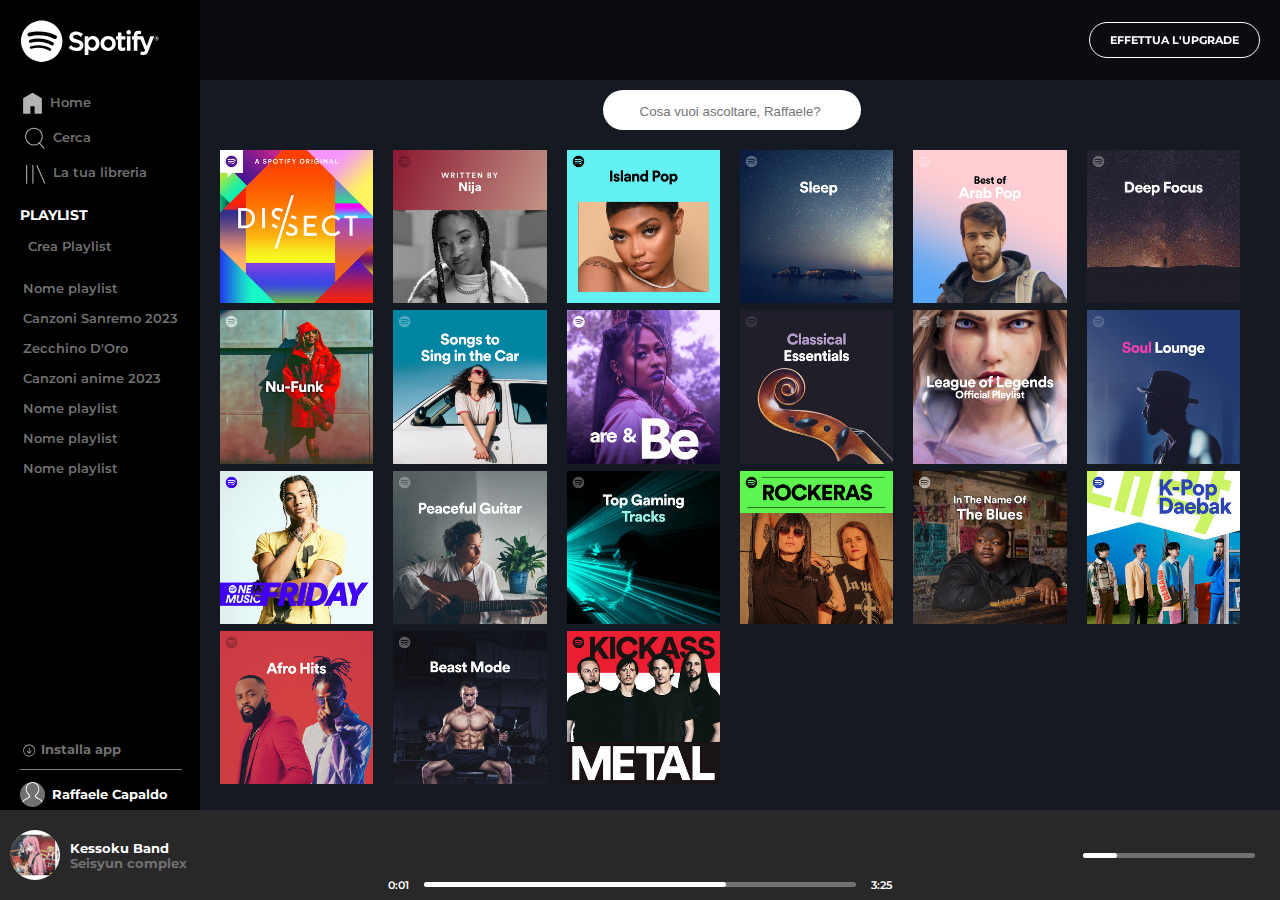
==== search.html @ 41c61098 "added bonus page (Search page)" ====
<!DOCTYPE html>
<html lang="en">

<head>
    <meta charset="UTF-8">
    <meta http-equiv="X-UA-Compatible" content="IE=edge">
    <meta name="viewport" content="width=device-width, initial-scale=1.0">
    <link rel="preconnect" href="https://fonts.googleapis.com">
    <link rel="preconnect" href="https://fonts.gstatic.com" crossorigin>
    <link href="https://fonts.googleapis.com/css2?family=Montserrat:wght@400;500;600;700&display=swap" rel="stylesheet">
    <link rel="stylesheet" href="https://cdnjs.cloudflare.com/ajax/libs/font-awesome/6.3.0/css/all.min.css"
        integrity="sha512-SzlrxWUlpfuzQ+pcUCosxcglQRNAq/DZjVsC0lE40xsADsfeQoEypE+enwcOiGjk/bSuGGKHEyjSoQ1zVisanQ=="
        crossorigin="anonymous" referrerpolicy="no-referrer" />
    <link rel="stylesheet" href="css/style.css">
    <link rel="shortcut icon" href="img/favicon.ico" type="image/x-icon">
    <title>Spotify</title>
</head>

<body>
    <!-- AUDIO ON AUTOPLAY -->
    <!-- NOT ALWAYS WORKING ON CHROMIUM BROWSER https://blog.google/products/chrome/improving-autoplay-chrome/ -->
    <audio autoplay>
        <source src="songs/seisyuncomplex.mp3" type="audio/mpeg">
        Il tuo browser non supporta l'elemento audio.
    </audio>
    <!--  /AUDIO ON AUTOPLAY -->
    <div class="wrapper">
        <main class="d-flex">
            <nav class="app-nav d-flex ">
                <div class="topbar">
                    <div class="logo">
                        <img src="img/logo.svg" alt="Spotify Logo">
                    </div>
                    <div class="small-logo">
                        <img src="img/logo-small.svg" alt="Spotify Logo">
                    </div>
                    <div class="dirnav navelement">
                        <ul>
                            <li id="homeselection"><a href="index.html"><img src="img/home.svg"
                                        alt="home button"><span>Home</span></a></li>
                            <li><a href="search.html"><img src="img/search.svg"
                                        alt="search button"><span>Cerca</span></a></li>
                            <li><a href="#"><img src="img/libreria.svg" alt="library"><span>La tua libreria</span></a>
                            </li>
                        </ul>
                    </div>
                    <div class="dirnav mt15 navelement" id="playlistsection">
                        <h5 class="u-text">Playlist</h5>
                        <ul id="playlist">
                            <li><a href="#"><i class="fa-sharp fa-regular fa-square-plus"></i>Crea Playlist</a></li>
                            <li><a href="#">Nome playlist</a></li>
                            <li><a href="#">Canzoni Sanremo 2023</a></li>
                            <li><a href="#">Zecchino D'Oro</a></li>
                            <li><a href="#">Canzoni anime 2023</a></li>
                            <li><a href="#">Nome playlist</a></li>
                            <li><a href="#">Nome playlist</a></li>
                            <li><a href="#">Nome playlist</a></li>
                            <a href="#"></a>
                        </ul>
                    </div>
                </div>
                <div class="bottombar">
                    <div class="profile">
                        <div class="downloadapp"></div>
                        <a class="grey xstext bold" href="#"><img src="img/download.svg"><span>Installa app</span></a>
                    </div>
                    <div class="profileinfo">
                        <img id="iconprofile" src="img/profile.svg">
                        <span>Raffaele Capaldo</span>
                    </div>
                </div>
            </nav>
            <div class="app-content">
                <div class="d-flex align-center" id="app-header">
                    <div class="controlstop d-flex">
                        <div class="controlalbumimg">
                            <img src="img/kessosuband.jpg" alt="sinister cover">
                        </div>
                        <div class="controlalbuminfo">
                            <h5>Kessosu Band</h5>
                            <p class="subtitle">Seisyun complex</p>
                            <div class="underbar">
                                <div class="overbar">
                                </div>
                                <div class="circlebar">
                                </div>
                            </div>
                        </div>
                    </div>
                    <div class="mr10">
                        <a class="btn-upgrade u-text" href="#">Effettua l'upgrade</a>
                    </div>
                </div>
                <section class="songlist" id="searchlist">
                    <div class="search">
                        <div class="searchbar">
                            <input type="text" name="" id="" placeholder="     Cosa vuoi ascoltare, Raffaele?">
                            <i id="lens" class="fa-solid fa-magnifying-glass"></i>
                        </div>
                    </div>
                    <div class="row d-flex">
                        <div class="album">
                            <div class="albumselection">
                                <div class="albumimage mb7">
                                    <img src="img/1.jpeg" alt="kessosu band cover">
                                </div>
                            </div>
                        </div>
                        <div class="album">
                            <div class="albumselection">
                                <div class="albumimage mb7">
                                    <img src="img/2.jpeg" alt="kessosu band cover">
                                </div>
                            </div>
                        </div>
                        <div class="album">
                            <div class="albumselection">
                                <div class="albumimage mb7">
                                    <img src="img/3.jpeg" alt="search cover">
                                </div>
                            </div>
                        </div>
                        <div class="album">
                            <div class="albumselection">
                                <div class="albumimage mb7">
                                    <img src="img/4.jpeg" alt="search cover">
                                </div>
                            </div>
                        </div>
                        <div class="album">
                            <div class="albumselection">
                                <div class="albumimage mb7">
                                    <img src="img/5.jpeg" alt="search cover">
                                </div>
                            </div>
                        </div>
                        <div class="album">
                            <div class="albumselection">
                                <div class="albumimage mb7">
                                    <img src="img/6.jpeg" alt="search cover">
                                </div>
                            </div>
                        </div>
                        <div class="album">
                            <div class="albumselection">
                                <div class="albumimage mb7">
                                    <img src="img/7.jpeg" alt="search cover">
                                </div>
                            </div>
                        </div>
                        <div class="album">
                            <div class="albumselection">
                                <div class="albumimage mb7">
                                    <img src="img/8.jpeg" alt="search cover">
                                </div>
                            </div>
                        </div>
                        <div class="album">
                            <div class="albumselection">
                                <div class="albumimage mb7">
                                    <img src="img/9.jpeg" alt="search cover">
                                </div>
                            </div>
                        </div>
                        <div class="album">
                            <div class="albumselection">
                                <div class="albumimage mb7">
                                    <img src="img/10.jpeg" alt="search cover">
                                </div>
                            </div>
                        </div>
                        <div class="album">
                            <div class="albumselection">
                                <div class="albumimage mb7">
                                    <img src="img/11.jpeg" alt="search cover">
                                </div>
                            </div>
                        </div>
                        <div class="album">
                            <div class="albumselection">
                                <div class="albumimage mb7">
                                    <img src="img/12.jpeg" alt="search cover">
                                </div>
                            </div>
                        </div>
                        <div class="album">
                            <div class="albumselection">
                                <div class="albumimage mb7">
                                    <img src="img/13.jpeg" alt="search cover">
                                </div>
                            </div>
                        </div>
                        <div class="album">
                            <div class="albumselection">
                                <div class="albumimage mb7">
                                    <img src="img/14.jpeg" alt="search cover">
                                </div>
                            </div>
                        </div>
                        <div class="album">
                            <div class="albumselection">
                                <div class="albumimage mb7">
                                    <img src="img/15.jpeg" alt="search cover">
                                </div>
                            </div>
                        </div>
                        <div class="album">
                            <div class="albumselection">
                                <div class="albumimage mb7">
                                    <img src="img/16.jpeg" alt="search cover">
                                </div>
                            </div>
                        </div>
                        <div class="album">
                            <div class="albumselection">
                                <div class="albumimage mb7">
                                    <img src="img/17.jpeg" alt="search cover">
                                </div>
                            </div>
                        </div>
                        <div class="album">
                            <div class="albumselection">
                                <div class="albumimage mb7">
                                    <img src="img/18.jpeg" alt="search cover">
                                </div>
                            </div>
                        </div>
                        <div class="album">
                            <div class="albumselection">
                                <div class="albumimage mb7">
                                    <img src="img/19.jpeg" alt="search cover">
                                </div>
                            </div>
                        </div>
                        <div class="album">
                            <div class="albumselection">
                                <div class="albumimage mb7">
                                    <img src="img/20.jpeg" alt="search cover">
                                </div>
                            </div>
                        </div>
                        <div class="album">
                            <div class="albumselection">
                                <div class="albumimage mb7">
                                    <img src="img/21.jpeg" alt="search cover">
                                </div>
                            </div>
                        </div>
                    </div>
                </section>

            </div>
        </main>
        <div id="controlbar">
            <div class="wrapbar d-flex align-center">
                <div class="leftbar d-flex align-center">
                    <div class="controlalbumimg">
                        <img src="img/kessosuband.jpg" alt="sinister cover">
                    </div>
                    <div class="controlalbuminfo">
                        <h5>Kessoku Band</h5>
                        <p class="subtitle">Seisyun complex</p>
                    </div>
                    <div class="controlico">
                        <a href="#"><i class="fa-regular fa-heart"></i></a>
                        <a href="#"><i class="fa-sharp fa-regular fa-folder"></i></a>
                    </div>
                </div>
                <div class="centerbar d-flex align-center">
                    <div class="controls">
                        <i class="fa-solid fa-shuffle"></i>
                        <i class="fa-solid fa-backward-step"></i>
                        <i id="playb" class="fa-sharp fa-regular fa-circle-play"></i>
                        <i class="fa-solid fa-forward-step"></i>
                        <i class="fa-solid fa-rotate-right"></i>
                    </div>
                    <div class="d-flex align-center lenghtbar">
                        <h5>0:01</h5>
                        <div class="underbar">
                            <div class="overbar">
                            </div>
                            <div class="circlebar">
                            </div>
                        </div>
                        <h5>3:25</h5>
                    </div>
                </div>
                <div class="rightbar align-center d-flex ">
                    <div class="iconsright">
                        <i id="barsicon" class="fa-solid fa-bars"></i>
                        <i class="fa-sharp fa-solid fa-tv"></i>
                        <i id="volumeicon" class="fa-solid fa-volume-high"></i>
                    </div>
                    <div class="underbar">
                        <div class="overbar">
                        </div>
                        <div class="circlebar">
                        </div>
                    </div>
                </div>
            </div>
        </div>
    </div>
</body>

</html>
---- css/style.css ----
/* RESET */
* {
    box-sizing: border-box;
    margin: 0;
    padding: 0;
    scrollbar-width: auto;
    scrollbar-color: #8d8d9b #ffffff;
}

.small-logo {
    display: none;
}

a {
    text-decoration: none;
    color: var(--grey);
    transition: 0.3s;
}

ul li {
    list-style: none;
    cursor: pointer;
    transition: 0.3s;
}

/* SCROLLING */
html {
    scroll-behavior: smooth;
}

/* FONT */
body {
    font-family: 'Montserrat', sans-serif;
}

:root {
    /* Color styles */
    --dark-color: #141922;
    --dark-grey: #282828;
    --black: black;
    --white: white;
    --grey: #717171;
    --light-grey: #C1C1C1;
    --highlight: #ADFF2F;
}

/* WEBAPP WRAPPER */
.wrapper {
    width: 100%;
    height: 100vh;
    background-color: var(--black);
    color: var(--white);
    overflow: hidden;
}

main {
    width: 100%;
    height: calc(100% - 90px);
    background-color: var(--dark-color);
    overflow: hidden;
}

#controlbar {
    width: 100%;
    height: 90px;
    background-color: var(--dark-grey);
}

#app-header .controlstop {
    display: none;
}

#app-header {
    position: fixed;
    top: 0;
    right: 0;
    width: calc(100% - 200px);
    height: 80px;
    background-color: rgba(0, 0, 0, 0.5);
    z-index: 1000;
    justify-content: flex-end;
}

#category-nav {
    color: var(--grey);
    margin-top: 100px;
    font-weight: 700;
    font-size: 0.8rem;
}

.app-nav {
    width: 200px;
    min-height: 480px;
    height: calc(100vh - 90px);
    background-color: var(--black);
    flex-flow: column nowrap;
    justify-content: space-between;
}

.logo img {
    width: 80%;
    padding: 20px 0 20px 20px;
}

.navelement ul li {
    padding-left: 20px;
    padding-top: 5px;
    padding-bottom: 5px;
    font-size: 0.8rem;
    font-weight: 600;
    color: var(--grey)
}

.navelement img {
    width: 30px;
    vertical-align: middle;
    padding-right: 5px;
    opacity: 0.7;
}

#homeselection,
.dirnav.navelement ul li:hover {
    border-left: 3px solid var(--highlight);
    padding-left: 17px;
}

#homeselection,
.dirnav.navelement ul li {
    border-left: 3px solid transparent;
}

#playlist li {
    padding-bottom: 10px;
}

#playlist {
    overflow: auto;
    max-height: 44vh;
}

.navelement h5 {
    padding-left: 20px;
    font-size: 0.9rem;
}

.app-content {
    width: calc(100% - 200px);
    height: 100%;
    background-color: var(--dark-color);
    overflow-y: auto;
}

.songlist {
    margin-top: 20px;
    color: white;
    padding: 0px 20px;
    width: 100%;
}

.row {
    flex-wrap: wrap;
}

.album {
    width: calc(100% / 6);
    padding-right: 20px;
    text-align: center;
}

.infoalbum h3 {
    font-size: 1rem;
}

.albumimage img {
    width: 100%;
    display: block;
}

.subtitle {
    font-size: 0.8rem;
    color: var(--grey);
    font-weight: bold;
}

#mostpopular img {
    border-radius: 50%;
}

.profile {
    padding-left: 20px;
    padding-bottom: 2px;
    flex-flow: column;
    justify-content: flex-end;
}

.profile img {
    width: 13%;
    vertical-align: middle;
    padding-right: 5px;
}

.profile a {
    display: block;
    border-bottom: 1px solid grey;
    width: 90%;
    padding-bottom: 10px;
}

.profile p {
    padding-top: 10px;
}

#iconprofile {
    background-color: var(--grey);
    border-radius: 50%;
    width: 25px;
    height: 25px;
    margin-right: 3px;
}

.profileinfo {
    margin-top: 10px;
    margin-bottom: 3px;
    padding-left: 20px;
}

.profileinfo img {
    vertical-align: middle;
}

.profileinfo span {
    font-size: 0.8rem;
    font-weight: bold;
}

#playb:hover {
    transform: scale(1.2);
}

.wrapbar {
    justify-content: space-between;
    height: 100%;
    padding: 0px 10px;
}

.controlalbumimg {
    width: 60px;
    min-width: 60px;
    padding-right: 10px;
}

.controlalbumimg img {
    width: 100%;
    vertical-align: middle;
}

.controlico {
    padding-left: 30px;
}

.controlico i {
    padding-right: 5px;
    color: var(--grey);
}

.controls i,
.rightbar i {
    padding: 0px 10px;
}

.controls {
    margin-bottom: 10px;
}

.centerbar {
    flex-flow: column nowrap;
    width: 40%;
}

.rightbar {
    flex-flow: row;
}

.rightbar .underbar {
    width: 100%;
    height: 5px;
}

.rightbar .overbar {
    width: 20%;
    height: 5px;
}

.rightbar .circlebar {
    left: 19%;
}

/* UTILITIES  */
.overflowauto {
    overflow: auto;
}

.mediumheight {
    height: 300px;
}

.controls .fa-circle-play {
    font-size: 2.5rem;
    padding: 0 20px;
}

.d-flex {
    display: flex;
}

.justify-center {
    justify-content: center;
}

.justify-end {
    justify-content: flex-end;
}

.align-center {
    align-items: center;
    align-content: center;
}

.wrap {
    flex-wrap: wrap;
}

.nowrap {
    flex-wrap: nowrap;
}

.gap10 {
    gap: 10px;
}

.pb15 {
    padding-bottom: 15px;
}

.mb7 {
    margin-bottom: 7px;
}

.u-text {
    text-transform: uppercase;
}

.mr10 {
    margin-right: 10px;
}

.mt15 {
    margin-top: 15px;
}

.fa-square-plus {
    font-size: 30px;
    vertical-align: middle;
    padding-right: 5px;
}

.grey {
    color: var(--grey)
}

.xstext {
    font-size: 0.8rem;
}

.bold {
    font-weight: bold;
}

.greenline {
    border-bottom: 2px solid var(--highlight);
    padding-bottom: 3px;
}

/* COMPONENTS */
.btn-upgrade {
    padding: 10px 20px;
    display: inline-block;
    border: 1px solid var(--white);
    border-radius: 20px;
    text-decoration: none;
    color: var(--white);
    font-size: 0.7rem;
    font-weight: bold;
    margin-right: 10px;
    transition: 0.3s;
}

.leftbar,
.rightbar {
    width: 325px;
}

.iconsright {
    width: 232px;
}

.underbar {
    width: 100%;
    height: 5px;
    border-radius: 15px;
    background-color: var(--grey);
    margin: 0 15px;
    position: relative;
}

.lenghtbar {
    width: 100%;
}

.lenghtbar h5 {
    font-size: 11px;
    font-weight: 600;
}

.overbar {
    position: absolute;
    width: 70%;
    height: 5px;
    border-radius: 15px;
    background-color: var(--white);
    top: 0;
    left: 0;
    z-index: 3;
}

.circlebar {
    position: absolute;
    width: 15px;
    height: 15px;
    border-radius: 50%;
    background-color: var(--white);
    bottom: -5px;
    left: 69%;
    z-index: 3;
    opacity: 0;
    transition: 0.1s;
}

.volumebar {
    width: 100%;
}

/* HOVER */
.lenghtbar:hover .circlebar {
    opacity: 1;
}

i:hover {
    cursor: pointer;
    color: var(--highlight);
    transition: 0.3s;
}

.underbar:hover .circlebar {
    opacity: 1;
}

.lenghtbar:hover .overbar {
    background-color: var(--highlight);
    cursor: pointer;
}

.rightbar .underbar:hover .overbar {
    background-color: var(--highlight);
    cursor: pointer;
}

li:hover a,
.xstext.bold:hover {
    color: var(--white);
}

.xstext.bold img {
    opacity: 0.6;
}

.xstext.bold:hover img {
    opacity: 1;
}

.dirnav li:hover img {
    opacity: 1;
}

.albumimage {
    position: relative;
}

#category-nav ul li span:not(.greenline) {
    border-bottom: 2px solid transparent;
    padding-bottom: 3px;
}

#category-nav ul li:hover span {
    border-color: var(--highlight);
}

.albumselection .albumimage::after {
    font-family: 'Font Awesome 6 Free';
    font-size: 3rem;
    content: "\f144";
    display: flex;
    justify-content: center;
    align-items: center;
    background-color: rgba(0, 0, 0, 0.5);
    position: absolute;
    top: 0;
    left: 0;
    width: 100%;
    height: 100%;
    opacity: 0;
    transition: 0.3s;
}

.albumselection:hover .albumimage::after {
    opacity: 1;
}

.albumselection:hover {
    cursor: pointer;
}

#mostpopular .albumselection .albumimage::after {
    border-radius: 50%;
}

.btn-upgrade:hover {
    transform: scale(1.2)
}

#app-header .controlstop {
    background-color: var;
}

@media screen and (max-width:1450px) {
    #searchlist .album {
        width: calc(100% / 3);
    }
}

@media screen and (max-width:1200px) {
    .album {
        width: calc(100% / 5);
    }

    .subtitle {
        padding-bottom: 10px;
    }
}

@media screen and (max-width:1136px) {
    #barsicon {
        display: none;
    }

    .iconsright {
        margin-left: 50px;
    }
}

@media screen and (max-width:950px) {
    .album {
        width: calc(100% / 4);
    }

    .leftbar i,
    .rightbar i {
        display: none;
    }

    .leftbar,
    .rightbar {
        width: 222px;
    }

    .rightbar .iconsright {
        display: block;
    }

    #volumeicon {
        display: block;
        margin-left: 33px;
    }
}

@media screen and (max-width:756px) {
    .album {
        width: calc(100% / 3);
    }

    #app-header {
        justify-content: space-evenly;
        align-items: center;
    }

    #app-header .underbar {
        margin: 0;
    }

    #app-header .controlstop {
        display: flex;
    }

    #app-header .controlstop:hover .overbar {
        background-color: var(--highlight);
        cursor: pointer;
    }

    #app-header .controlstop:hover .circlebar {
        opacity: 1;
    }
}

@media screen and (max-width:756px) {
    .leftbar {
        display: none;
    }

    .rightbar {
        display: none;
    }

    .centerbar {
        width: 100%;
    }

    @media screen and (max-width:576px) {
        .album {
            width: calc(100% / 2);
        }

        .app-nav {
            width: 45px;
        }

        #app-header,
        .app-content {
            width: calc(100% - 45px);
        }

        #playlistsection,
        .app-nav span,
        .logo {
            display: none;
        }

        #homeselection,
        .navelement ul li {
            padding: 0;
            margin: 0;
            border-left: 0;
            padding-bottom: 10px;
        }

        .dirnav.navelement {
            display: flex;
            justify-content: center;
        }

        .profile,
        .profileinfo {
            width: 100%;
            margin: 0;
            padding: 0;
            border: 0;
        }

        .profile a img {
            width: 83%;
        }

        #iconprofile {
            width: 23px;
            height: 23px;
            margin-left: 7px;
            margin-bottom: 3px;
        }

        .profile a {
            border: 0;
            width: 100%;
        }

        .profile img .bottombar {
            display: flex;
            flex-flow: column;
            align-items: center;
            margin-left: 5px;
        }

        .dirnav.navelement ul li,
        .dirnav.navelement ul li:hover {
            border-left: 0px;
            padding-left: 0px;
            border: 0;
        }

        .small-logo {
            width: 100%;
            display: flex;
            justify-content: center;
            padding-bottom: 30px;
            padding-top: 10px;
        }

        .small-logo img {
            width: 60%;
            display: block;
        }
    }
}

@media screen and (max-width:420px) {
    .btn-upgrade {
        padding: 10px 3px;
        margin-right: -4px;
    }

    .btn-upgrade:hover {
        transform: scale(1.1);
    }

    .album {
        width: calc(100% / 1);
    }
}

@media screen and (max-width:388px) {
    .btn-upgrade {
        display: none;
    }
}

@media screen and (max-height:90px) {
    #app-header {
        display: none;
    }
}

/* SCROLLBAR STYLE WEBKIT */
*::-webkit-scrollbar {
    width: 11px;
}

*::-webkit-scrollbar-track {
    background: transparent;
}

*::-webkit-scrollbar-thumb {
    background-color: #5a5a5a;
    border-radius: 1px;
}

*::-webkit-scrollbar-thumb:hover {
    background-color: #898989;
}

/* EXTRA */
@keyframes rotatingcd {
    from {
        transform: rotate(0deg)
    }

    to {
        transform: rotate(360deg)
    }
}

@keyframes loadingbar {
    from {
        width: 0%;
    }

    to {
        width: 100%;
    }
}

@keyframes positioncircle {
    from {
        left: 0%
    }

    to {
        left: 100%
    }
}

.controlalbumimg img {
    border-radius: 50%;
    animation: rotatingcd 2s linear infinite;
}

.lenghtbar .underbar .overbar {
    animation: loadingbar 195s;
}

.lenghtbar .underbar .circlebar {
    animation: positioncircle 195s;
}

#searchlist {
    margin-top: 90px;
}

input {
    border: 0;
    border-radius: 500px;
    color: #000;
    height: 40px;
    padding: 12px 6px 10px 18px;
    margin-bottom: 20px;
    text-overflow: ellipsis;
    width: 258px;
    margin-right: 16px;
}

.searchbar {
    position: relative;
}

.search {
    display: flex;
    justify-content: center;
}

#lens {
    position: absolute;
    top: 13px;
    left: 14px;
    color: var(--black);
}

#searchlist .albumselection .albumimage::after {
    content: "Explore";
    color: #4A7CE1;
    text-shadow: -1px 0 black, 0 1px black, 1px 0 black, 0 -1px black;
    font-weight: bold;
    font-style: oblique;
    font-size: 2rem;
    font-family: 'Montserrat';
    background: linear-gradient(90deg, rgba(2, 0, 36, 0.7567401960784313) 0%, rgba(9, 98, 121, 0.07046568627450978) 45%, rgba(0, 212, 255, 0.4962359943977591) 100%);
}

#searchlist .album {
    width: calc(100% / 7);
    padding-right: 20px;
    text-align: center;
}

@media screen and (max-width:1450px) {
    #searchlist .album {
        width: calc(100% / 6);
    }
}

@media screen and (max-width:1230px) {
    #searchlist .album {
        width: calc(100% / 5);
    }
}

@media screen and (max-width:1050px) {
    #searchlist .album {
        width: calc(100% / 4);
    }
}

@media screen and (max-width:800px) {
    #searchlist .album {
        width: calc(100% / 3);
    }
}

@media screen and (max-width:698px) {
    #searchlist .album {
        width: calc(100% / 2);
    }
}

@media screen and (max-width:420px) {
    #searchlist .album {
        width: calc(100% / 1);
    }
}
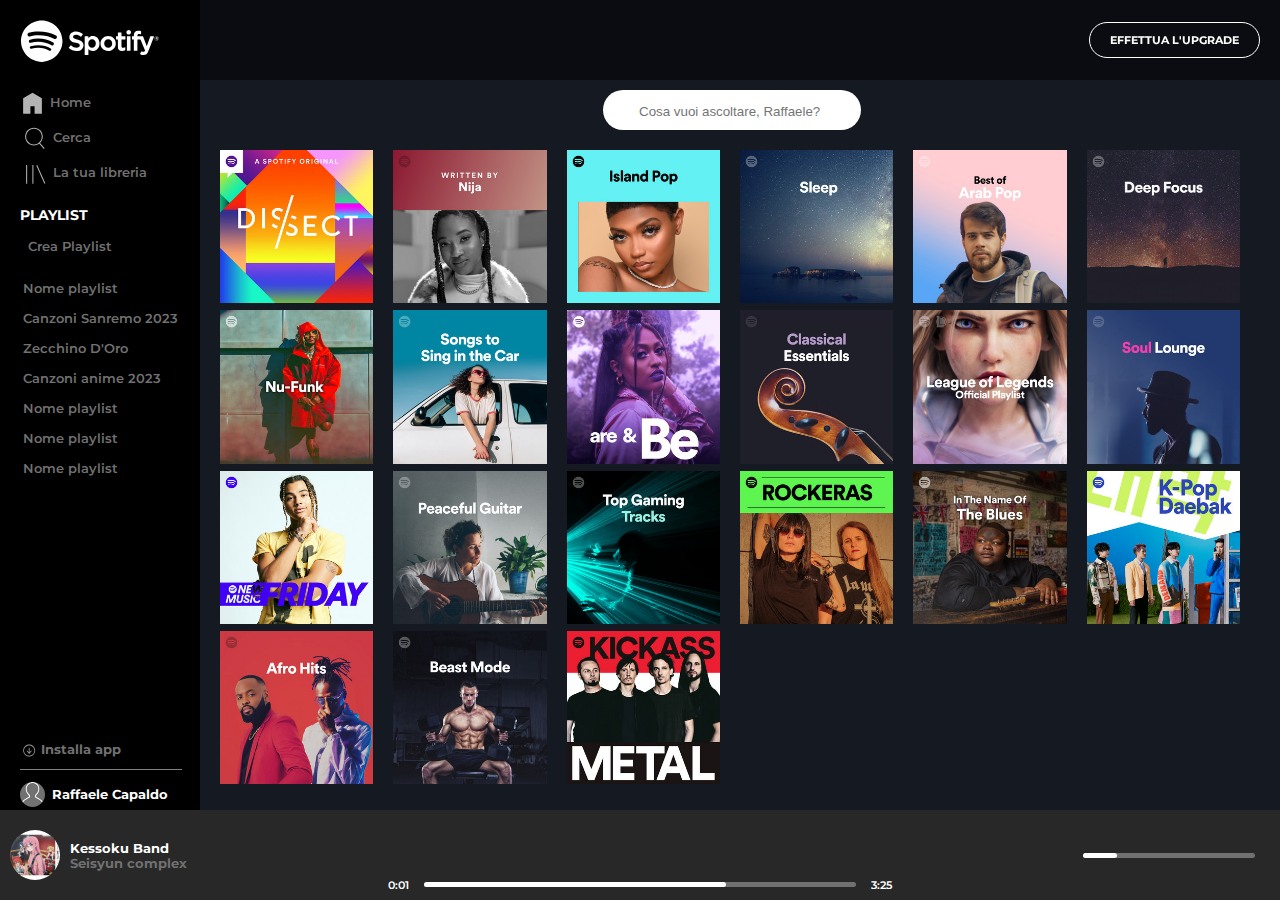
==== commit 1a327d5e: "small fix on input text" ====
--- a/search.html
+++ b/search.html
@@ -94,7 +94,7 @@
                 <section class="songlist" id="searchlist">
                     <div class="search">
                         <div class="searchbar">
-                            <input type="text" name="" id="" placeholder="     Cosa vuoi ascoltare, Raffaele?">
+                            <input type="text" name="" id="" placeholder="Cosa vuoi ascoltare, Raffaele?">
                             <i id="lens" class="fa-solid fa-magnifying-glass"></i>
                         </div>
                     </div>
--- a/css/style.css
+++ b/css/style.css
@@ -818,7 +818,7 @@
     border-radius: 500px;
     color: #000;
     height: 40px;
-    padding: 12px 6px 10px 18px;
+    padding:12px 8px 10px 36px;
     margin-bottom: 20px;
     text-overflow: ellipsis;
     width: 258px;
